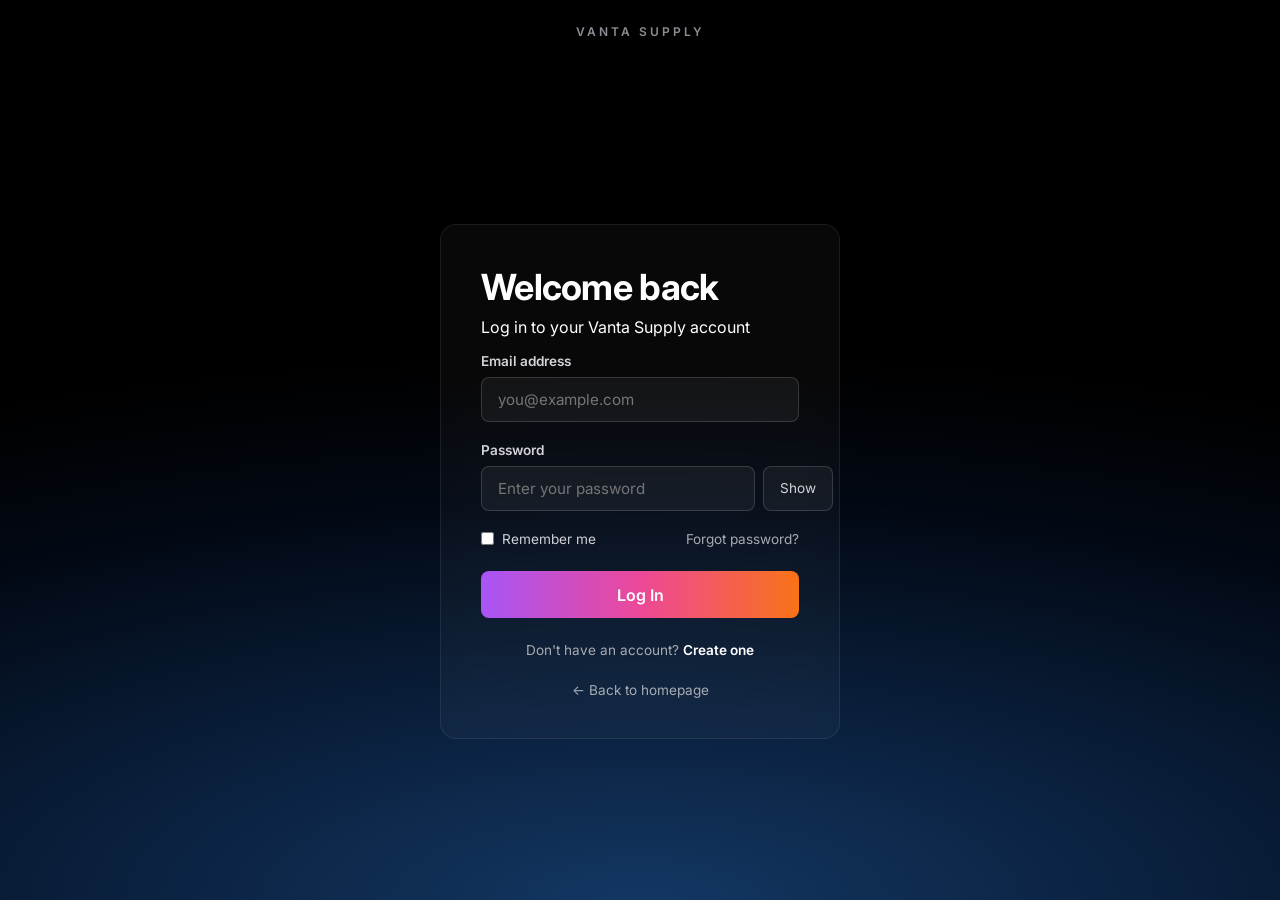
==== login.html @ a25f9bf8 "Made static login.html, and styled it" ====
<!DOCTYPE html>
<html lang="en">
    <head>
        <meta charset="UTF-8">
        <meta name="viewport" content="width=device-width, initial-scale=1.0">
        <title>Vanta Supply - Login</title>
        <link rel="stylesheet" href="style.css">
        <!--font import -->
        <link rel="preconnect" href="https://fonts.googleapis.com">
        <link rel="preconnect" href="https://fonts.gstatic.com" crossorigin>
        <link href="https://fonts.googleapis.com/css2?family=Inter:wght@400;600;700&display=swap" rel="stylesheet">    
    </head>
    <body>
        <header class="top-nav">
            <a href="index.html" class="brand-logo">VANTA SUPPLY</a>
        </header>
        <main class="login-section">
            <div class="login-container">
                <h1>Welcome back</h1>
                <p>Log in to your <span>Vanta Supply</span> account</p>

                <form class="login-form">
                    <div class="form-group">
                        <label for="email">Email address</label>
                        <input type="email" id="email" name="email" placeholder="you@example.com" required>
                    </div>
                    <div class="form-group">
                        <label for="password">Password</label>
                        <div class="password-wrapper">
                        <input type="password" id="password" name="password" placeholder="Enter your password" required>
                        <button type="button" class="toggle-password" id="togglePassword">Show</button>
                        </div>
                    </div>
                    <div class="form-row">
                        <label class="checkbox-label">
                            <input type="checkbox" id="remember" name="remember">
                            Remember me
                        </label>
                        <a href="#" class="forgot-link">Forgot password?</a>
                    </div>
                    <button type="submit" class="login-btn">Log In</button>
                    <p class="signup-text">Don't have an account? <a href="#" class="signup-link">Create one</a></p>
                </form>

                <a href="index.html" class="back-home-link">← Back to homepage</a>
            </div>
        </main>
    </body>
</html>
---- style.css ----
/* --- Reset & Global Styles --- */
    * {
  margin: 0;
  padding: 0;
  box-sizing: border-box;
}

body {
  font-family: 'Inter', -apple-system, BlinkMacSystemFont, sans-serif;
  background-color: #030508;
  color: #ffffff;
  min-height: 100vh;
  display: flex;
  flex-direction: column;
  overflow-x: hidden;
  
  /* Deep blue ambient background glow */
  background: radial-gradient(
    120% 60% at 50% 100%,
    #133763 0%,
    #091d38 40%,
    #020813 75%,
    #000000 100%
  );
}

/* --- Top Header --- */
.top-nav {
  width: 100%;
  padding: 24px 0;
  text-align: center;
  display:flex;
  align-items: center;
  justify-content: center;
  position: relative;
}

.top-nav-links {
  position: absolute;
  right: clamp(1.5rem, 5vw, 4rem);
}

.nav-link {
  color: #8a8d93;
  text-decoration: none;
  font-size: 0.85rem;
  font-weight: 600;
  letter-spacing: 0.05em;
  font-weight: 500;
  transition: color 0.3s ease;
}

.nav-link:hover {
  color: #ffffff;
}

.brand-logo {
  font-size: 0.75rem;
  letter-spacing: 0.25em;
  color: #8a8d93;
  text-transform: uppercase;
  font-weight: 600;
  text-decoration: none;
}

/* --- Hero Section --- */
.hero-section {
  flex: 1;
  display: flex;
  align-items: center;
  justify-content: center;
  padding: 0 clamp(1.5rem, 5vw, 4rem);
}

.hero-container {
  width: 100%;
  max-width: 1200px;
  display: grid;
  grid-template-columns: 1fr auto 1.2fr;
  align-items: center;
  gap: (0.5rem, 2vw, 1rem);
}

/* --- Left Column --- */
.left-col h2 {
  font-size: clamp(1.5rem, 4vw, 2.25rem);
  font-weight: 700;
  letter-spacing: -0.02em;
}

/* --- Center Column Asset --- */
.center-col {
  display: flex;
  justify-content: flex-start;
}

.feature-image {
  max-height: clamp(180px, 30vw, 380px);
  width: auto;
  object-fit: contain;
  /* subtle drop glow behind the object */
  filter: drop-shadow(0 20px 30px rgba(0, 0, 0, 0.7));
  margin-left: -6rem;
  transform: translateX(clamp(-90px, -6vw, -20px));
}

/* --- Right Column --- */
.right-col h1 {
  font-size: clamp(1.5rem, 4vw, 2.25rem);
  font-weight: 600;
  line-height: 1.2;
  letter-spacing: -0.02em;
  color: #f1f1f1;
  padding-left: 5rem;
}

/* Gradient highlight on “creative” */ 
.gradient-text{
  background: linear-gradient(90deg, #a855f7 0%, #ec4899 50%, #f97316 100%);
  background-clip: text;
  -webkit-background-clip: text;
  -webkit-text-fill-color: transparent;
  color: transparent;
  font-weight: 700;
  font-style: italic;
  display: inline-block;
}

/* --- Responsiveness for Mobile/Tablet --- */
@media (max-width: 900px) {
  .hero-container {
    grid-template-columns: 1fr;
    text-align: center;
    gap: clamp(0.5rem, 2vw, 1rem);
  }

  .left-col, .right-col {
    justify-content: center;
    padding-left: 0;
  }

  .right-col h1{
    padding-left: 0;
  }

  .center-col{
    justify-content: center;
  }

  .feature-image {
    transform: translateX(0);
    max-height: 240px;
    margin-left: 0;
  }
}

@media (max-width: 480px) {
  .top-nav {
    padding: 16px 0;
  }

  .left-col h2, .right-col h1 {
    font-size: 1.5rem;
  }

  .feature-image {
    max-height: 180px;
  }
}


/* --- Login Page --- */
.login-form {
  margin-top: 1rem;
}

.login-section {
  flex: 1;
  display: flex;
  align-items: center;
  justify-content: center;
  padding: 2rem clamp(1.5rem, 5vw, 4rem);
}

.login-container {
  width: 100%;
  max-width: 400px;
  background: rgba(255, 255, 255, 0.03);
  border: 1px solid rgba(255, 255, 255, 0.08);
  border-radius: 16px;
  padding: clamp(1.5rem, 5vw, 2.5rem);
  backdrop-filter: blur(10px);
}

.login-container h1 {
  font-size: clamp(1.75rem, 5vw, 2.25rem);
  font-weight: 700;
  letter-spacing: -0.02em;
  margin-bottom: 0.5rem;
}

.login-subtitle {
  color: #a8abb2;
  font-size: 0.95rem;
  margin-bottom: 2.5rem;
}

.form-group {
  margin-bottom: 1.25rem;
  display: flex;
  flex-direction: column;
}

.form-group label {
  font-size: 0.85rem;
  font-weight: 600;
  margin-bottom: 0.5rem;
  color: #d1d3d8;
}

.form-group input[type="email"],
.form-group input[type="password"] {
  background: rgba(255, 255, 255, 0.05);
  border: 1px solid rgba(255, 255, 255, 0.15);
  border-radius: 8px;
  padding: 0.75rem 1rem;
  color: #ffffff;
  font-family: inherit;
  font-size: 0.95rem;
  outline: none;
  transition: border-color 0.2s ease;
}

.form-group input[type="email"]:focus,
.form-group input[type="password"]:focus {
  border-color: #a855f7;
}

.password-wrapper {
  display: flex;
  gap: 0.5rem;
}

.password-wrapper input {
  flex: 1;
}

.toggle-password {
  background: rgba(255, 255, 255, 0.05);
  border: 1px solid rgba(255, 255, 255, 0.15);
  border-radius: 8px;
  padding: 0 1rem;
  color: #d1d3d8;
  font-size: 0.85rem;
  font-family: inherit;
  cursor: pointer;
  transition: background 0.2s ease;
}

.toggle-password:hover {
  background: rgba(255, 255, 255, 0.1);
}

.form-row {
  display: flex;
  align-items: center;
  justify-content: space-between;
  margin-bottom: 1.5rem;
  font-size: 0.85rem;
}

.checkbox-label {
  display: flex;
  align-items: center;
  gap: 0.5rem;
  color: #d1d3d8;
  cursor: pointer;
}

.forgot-link {
  color: #a8abb2;
  text-decoration: none;
}

.forgot-link:hover {
  color: #ffffff;
}

.login-btn {
  width: 100%;
  background: linear-gradient(90deg, #a855f7 0%, #ec4899 50%, #f97316 100%);
  border: none;
  border-radius: 8px;
  padding: 0.85rem;
  color: #ffffff;
  font-family: inherit;
  font-size: 1rem;
  font-weight: 600;
  cursor: pointer;
  transition: opacity 0.2s ease;
}

.login-btn:hover {
  opacity: 0.9;
}

.signup-text {
  text-align: center;
  margin-top: 1.5rem;
  font-size: 0.85rem;
  color: #a8abb2;
}

.signup-link {
  color: #ffffff;
  font-weight: 600;
  text-decoration: none;
}

.signup-link:hover {
  text-decoration: underline;
}

.back-home-link {
  display: block;
  text-align: center;
  margin-top: 1.5rem;
  font-size: 0.85rem;
  color: #a8abb2;
  text-decoration: none;
  transition: color 0.2s ease;
}

.back-home-link:hover {
  color: #ffffff;
}
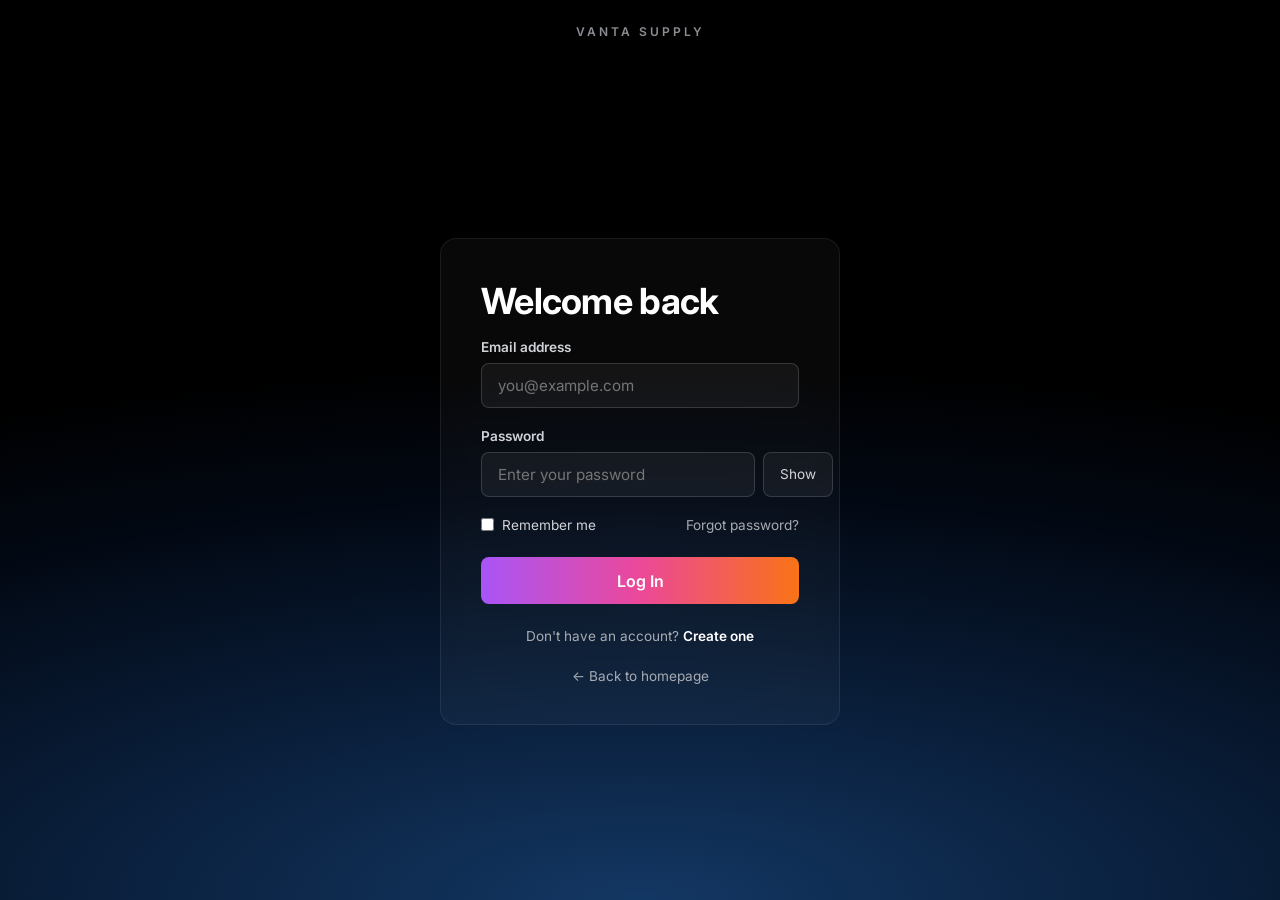
==== commit 231d98d6: "Removed unnecessary log in paragraph" ====
--- a/login.html
+++ b/login.html
@@ -17,7 +17,6 @@
         <main class="login-section">
             <div class="login-container">
                 <h1>Welcome back</h1>
-                <p>Log in to your <span>Vanta Supply</span> account</p>
 
                 <form class="login-form">
                     <div class="form-group">
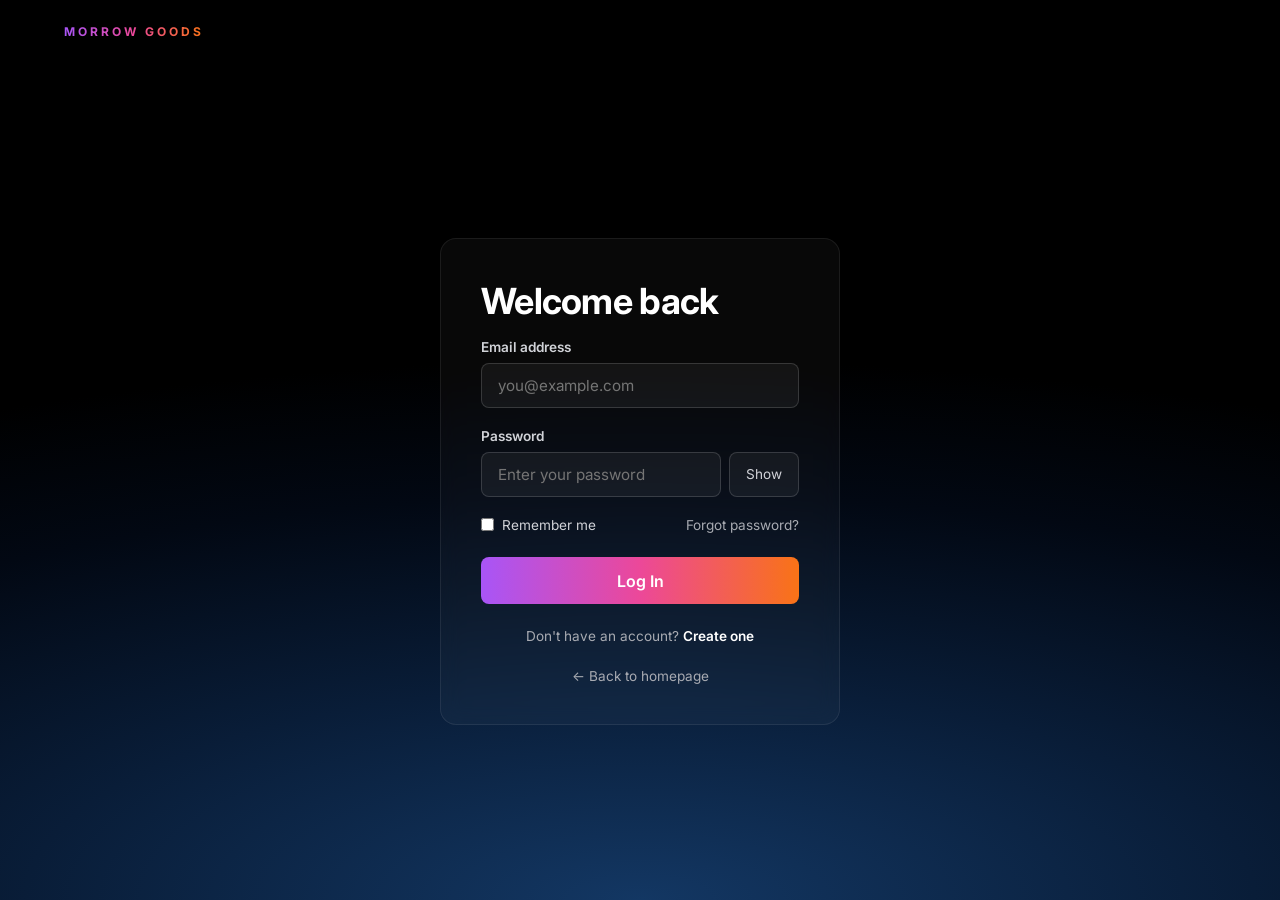
==== commit a5003931: "Renamed brand" ====
--- a/login.html
+++ b/login.html
@@ -3,7 +3,7 @@
     <head>
         <meta charset="UTF-8">
         <meta name="viewport" content="width=device-width, initial-scale=1.0">
-        <title>Vanta Supply - Login</title>
+        <title>Morrow Goods | Login</title>
         <link rel="stylesheet" href="style.css">
         <!--font import -->
         <link rel="preconnect" href="https://fonts.googleapis.com">
@@ -12,7 +12,7 @@
     </head>
     <body>
         <header class="top-nav">
-            <a href="index.html" class="brand-logo">VANTA SUPPLY</a>
+            <a href="index.html" class="brand-logo">MORROW GOODS</a>
         </header>
         <main class="login-section">
             <div class="login-container">
--- a/style.css
+++ b/style.css
@@ -27,17 +27,15 @@
 /* --- Top Header --- */
 .top-nav {
   width: 100%;
-  padding: 24px 0;
-  text-align: center;
+  padding: 24px clamp(1.5rem, 5vw, 4rem);
   display:flex;
   align-items: center;
-  justify-content: center;
-  position: relative;
+  justify-content: space-between;
 }
 
 .top-nav-links {
-  position: absolute;
-  right: clamp(1.5rem, 5vw, 4rem);
+  display: flex;
+  gap: clamp(1rem, 3vw, 2rem);
 }
 
 .nav-link {
@@ -59,8 +57,14 @@
   letter-spacing: 0.25em;
   color: #8a8d93;
   text-transform: uppercase;
-  font-weight: 600;
-  text-decoration: none;
+  font-weight: 700;
+  text-decoration: none;
+  background: linear-gradient(90deg, #a855f7 0%, #ec4899 50%, #f97316 100%);
+  background-clip: text;
+  -webkit-background-clip: text;
+  -webkit-text-fill-color: transparent;
+  color: transparent;
+  display: inline-block;
 }
 
 /* --- Hero Section --- */
@@ -243,6 +247,7 @@
 
 .password-wrapper input {
   flex: 1;
+  min-width: 0;
 }
 
 .toggle-password {
@@ -333,4 +338,19 @@
 
 .back-home-link:hover {
   color: #ffffff;
+}
+
+@media (max-width: 400px) {
+  .login-container {
+    padding: 1.25rem;
+  }
+
+  .toggle-password {
+    padding: 0 0.75rem;
+    font-size: 0.8rem;
+  }
+
+  .password-wrapper{
+    gap: 0.4rem;
+  }
 }
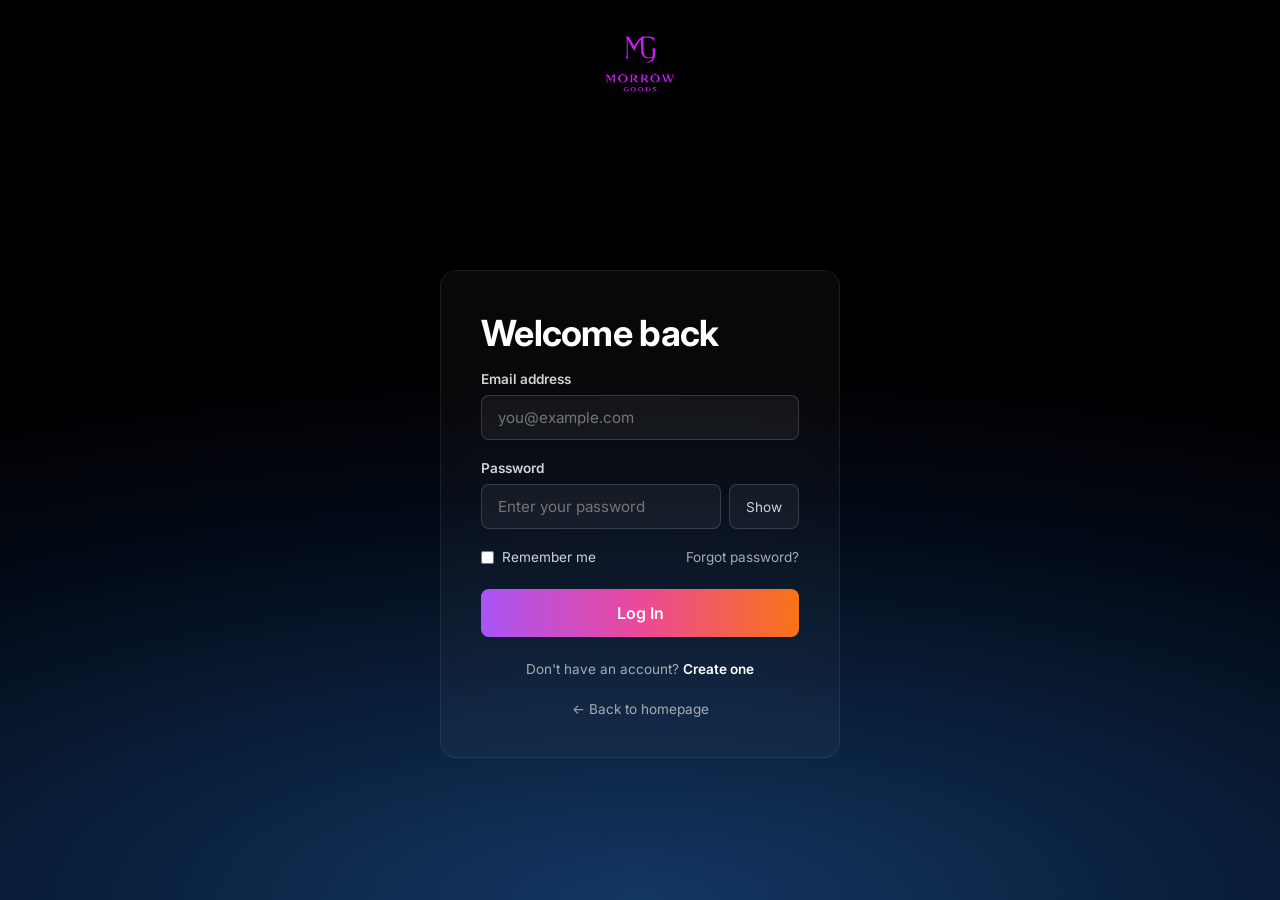
==== commit dab96abe: "Fully Rebranded to Morrow Goods" ====
--- a/login.html
+++ b/login.html
@@ -8,11 +8,15 @@
         <!--font import -->
         <link rel="preconnect" href="https://fonts.googleapis.com">
         <link rel="preconnect" href="https://fonts.gstatic.com" crossorigin>
-        <link href="https://fonts.googleapis.com/css2?family=Inter:wght@400;600;700&display=swap" rel="stylesheet">    
+        <link href="https://fonts.googleapis.com/css2?family=Inter:wght@400;600;700&display=swap" rel="stylesheet">   
+        <!-- favicon -->
+        <link rel="icon" type="image/png" href="images/icon.png"> 
     </head>
     <body>
-        <header class="top-nav">
-            <a href="index.html" class="brand-logo">MORROW GOODS</a>
+        <header class="top-nav login-nav">
+            <a href="index.html" class="brand-logo-full">
+                <img src="images/logo.png" alt="Morrow Goods" class="logo-full-img">
+            </a>
         </header>
         <main class="login-section">
             <div class="login-container">
--- a/style.css
+++ b/style.css
@@ -53,18 +53,28 @@
 }
 
 .brand-logo {
-  font-size: 0.75rem;
-  letter-spacing: 0.25em;
-  color: #8a8d93;
-  text-transform: uppercase;
-  font-weight: 700;
-  text-decoration: none;
-  background: linear-gradient(90deg, #a855f7 0%, #ec4899 50%, #f97316 100%);
-  background-clip: text;
-  -webkit-background-clip: text;
-  -webkit-text-fill-color: transparent;
-  color: transparent;
+  text-decoration: none;
   display: inline-block;
+}
+
+.logo-img {
+  height: 36pxpx;
+  width: 36px;
+  display: block;
+}
+
+.login-nav {
+  justify-content: center;
+}
+
+.brand-logo-full {
+  display: inline-block;
+}
+
+.logo-full-img {
+  height: 80px;
+  width: auto;
+  display: block;
 }
 
 /* --- Hero Section --- */
@@ -72,106 +82,164 @@
   flex: 1;
   display: flex;
   align-items: center;
-  justify-content: center;
-  padding: 0 clamp(1.5rem, 5vw, 4rem);
-}
-
-.hero-container {
+  padding: 2rem clamp(1.5rem, 5vw, 4rem);
+}
+
+.hero-split {
   width: 100%;
   max-width: 1200px;
+  margin: 0 auto;
   display: grid;
-  grid-template-columns: 1fr auto 1.2fr;
-  align-items: center;
-  gap: (0.5rem, 2vw, 1rem);
-}
-
-/* --- Left Column --- */
-.left-col h2 {
-  font-size: clamp(1.5rem, 4vw, 2.25rem);
+  grid-template-columns: 1fr auto 1fr;
+  align-items: center;
+  gap: clamp(2rem, 5vw, 4rem);
+}
+
+.hero-content {
+  display: flex;
+  flex-direction: column;
+  gap: 1.25rem;
+}
+
+.hero-label {
+  font-size: 0.85rem;
+  font-weight: 600;
+  letter-spacing: 0.15em;
+  text-transform: uppercase;
+  color: #a8abb2;
+}
+
+.hero-content h1 {
+  font-size: clamp(2.25rem, 5vw, 3rem);
   font-weight: 700;
-  letter-spacing: -0.02em;
-}
-
-/* --- Center Column Asset --- */
-.center-col {
-  display: flex;
-  justify-content: flex-start;
-}
-
-.feature-image {
-  max-height: clamp(180px, 30vw, 380px);
-  width: auto;
-  object-fit: contain;
-  /* subtle drop glow behind the object */
-  filter: drop-shadow(0 20px 30px rgba(0, 0, 0, 0.7));
-  margin-left: -6rem;
-  transform: translateX(clamp(-90px, -6vw, -20px));
-}
-
-/* --- Right Column --- */
-.right-col h1 {
-  font-size: clamp(1.5rem, 4vw, 2.25rem);
-  font-weight: 600;
-  line-height: 1.2;
-  letter-spacing: -0.02em;
-  color: #f1f1f1;
-  padding-left: 5rem;
-}
-
-/* Gradient highlight on “creative” */ 
-.gradient-text{
+  line-height: 1.15;
+  letter-spacing: -0.02rem;
+  color: #ffffff;
+}
+
+.hero-description {
+  font-size: clamp(1rem, 2vw, 1.1rem);
+  line-height: 1.6;
+  color: #c4c6cb;
+  max-width: 480px;
+}
+
+.hero-buttons {
+  display: flex;
+  flex-wrap: wrap;
+  gap: 1rem;
+  margin-top: 0.5rem;
+}
+
+.btn {
+  display: inline-block;
+  padding: 0.75rem 1.5rem;
+  font-size: 0.95rem;
+  font-weight: 600;
+  text-decoration: none;
+  border-radius: 8px;
+  transition: all 0.2s ease;
+  white-space: nowrap;
+}
+
+.btn-primary {
   background: linear-gradient(90deg, #a855f7 0%, #ec4899 50%, #f97316 100%);
-  background-clip: text;
-  -webkit-background-clip: text;
-  -webkit-text-fill-color: transparent;
-  color: transparent;
-  font-weight: 700;
-  font-style: italic;
-  display: inline-block;
-}
+  color: #ffffff;
+}
+
+.btn-primary:hover {
+  opacity: 0.9;
+  transform: translateY(-2px);
+}
+
+.btn-secondary {
+  background: transparent;
+  color: #ffffff;
+  border: 1px solid rgba(255, 255, 255, 0.25);
+}
+
+.btn-secondary:hover {
+  background: rgba(255, 255, 255, 0.08);
+  border-color: rgba(255, 255, 255, 0.4);
+}
+
+.hero-image {
+  max-width: 100%;
+}
+
+.hero-img {
+  width: 100%;
+  height: auto;
+  max-height: 600px;
+  object-fit: cover;
+  border-radius: 20px;
+  display: block;
+}
+
 
 /* --- Responsiveness for Mobile/Tablet --- */
-@media (max-width: 900px) {
-  .hero-container {
+@media (max-width: 1200px) {
+  .hero-split {
     grid-template-columns: 1fr;
     text-align: center;
-    gap: clamp(0.5rem, 2vw, 1rem);
-  }
-
-  .left-col, .right-col {
+    gap: 1.5rem;
+  }
+
+  .hero-content {
+    align-items: center;
+    order: 1;
+    gap: 0.85rem;
+  }
+
+  .hero-description{
+    max-width: 100%;
+  }
+
+  .hero-buttons{
     justify-content: center;
-    padding-left: 0;
-  }
-
-  .right-col h1{
-    padding-left: 0;
-  }
-
-  .center-col{
-    justify-content: center;
-  }
-
-  .feature-image {
-    transform: translateX(0);
-    max-height: 240px;
-    margin-left: 0;
-  }
-}
-
-@media (max-width: 480px) {
-  .top-nav {
-    padding: 16px 0;
-  }
-
-  .left-col h2, .right-col h1 {
-    font-size: 1.5rem;
-  }
-
-  .feature-image {
-    max-height: 180px;
-  }
-}
-
+  }
+
+  .hero-image {
+    order: 2;
+  }
+
+  .here-img {
+    max-height: 320px;
+  }
+}
+
+@media (max-width: 600px) {
+  .hero-section {
+    padding-top: 1rem;
+    padding-bottom: 1.5rem;
+  }
+
+  .hero-split {
+    gap: 1.25rem;
+  }
+
+  .hero-content {
+    gap: 0.75rem;
+  }
+
+  .hero-label {
+    font-size: 0.75rem;
+  }
+
+  .hero-img {
+    max-height: 200px;
+  }
+}
+
+@media (max-width: 400px) {
+  .hero-img {
+    max-height: 160px;
+  }
+
+  .hero-content h1 {
+    font-size: 1.6rem;
+  }
+}
 
 /* --- Login Page --- */
 .login-form {
